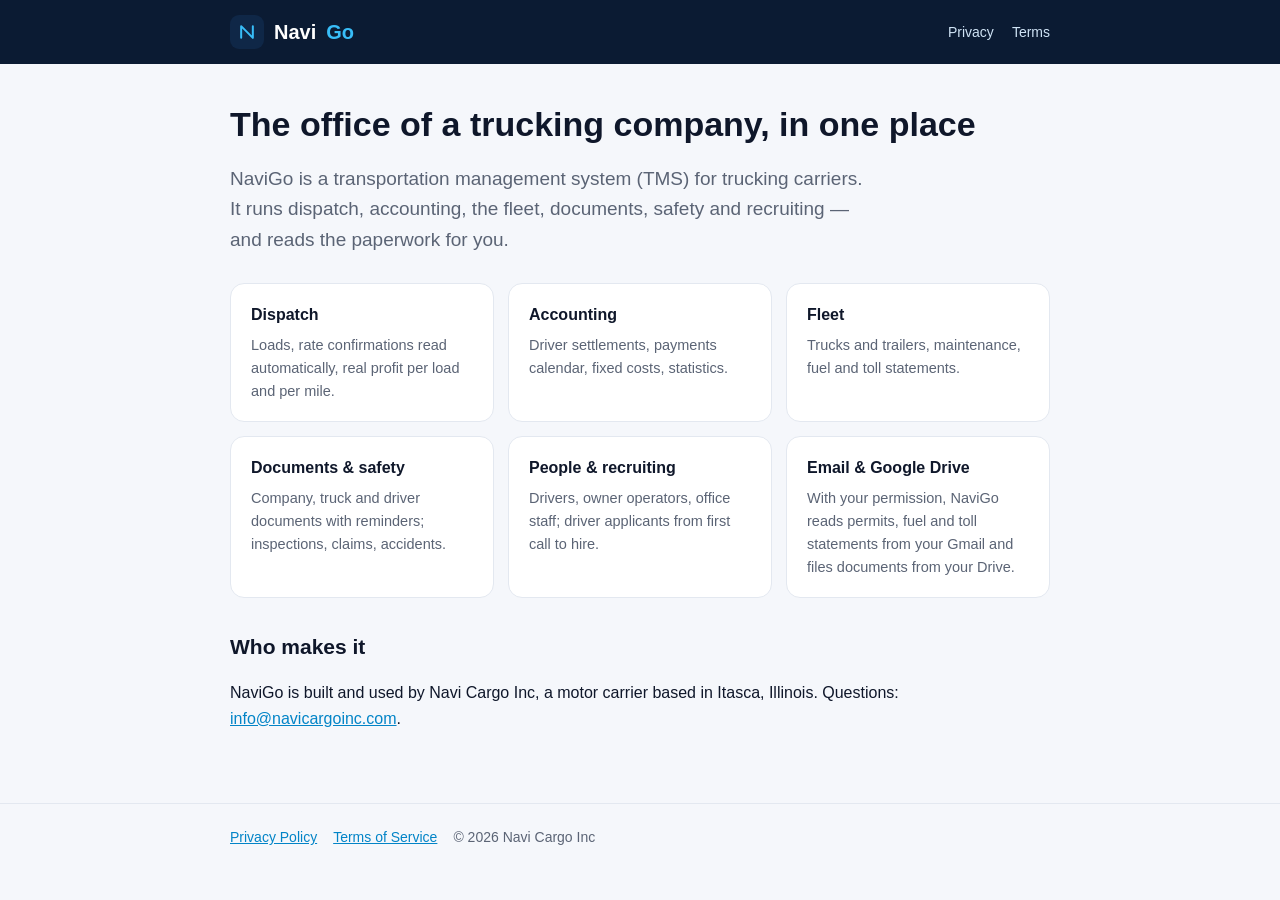
==== index.html @ f0b3c35f "NaviGo home page, Privacy Policy, Terms of Service Co-Authored-By: Claude Opus 5.5 <noreply@anthropi" ====
<!doctype html>
<html lang="en">
<head>
<meta charset="utf-8">
<meta name="viewport" content="width=device-width, initial-scale=1">
<title>NaviGo — TMS for trucking carriers</title>
<meta name="description" content="NaviGo is a transportation management system for trucking carriers: dispatch, accounting, fleet, documents, safety and recruiting in one place.">
<link rel="stylesheet" href="style.css">
</head>
<body>
<header><div class="wrap">
  <a class="brand" href="./"><span class="logo"><svg width="20" height="20" viewBox="0 0 24 24" fill="none" stroke="#38bdf8" stroke-width="2.4" stroke-linecap="round" stroke-linejoin="round"><path d="M5 19V5l14 14V5"/></svg></span>Navi<span>Go</span></a>
  <nav><a href="privacy.html">Privacy</a><a href="terms.html">Terms</a></nav>
</div></header>
<main><div class="wrap">
  <h1>The office of a trucking company, in one place</h1>
  <p class="lead">NaviGo is a transportation management system (TMS) for trucking carriers. It runs dispatch, accounting, the fleet, documents, safety and recruiting — and reads the paperwork for you.</p>
  <div class="grid">
    <div class="card"><h3>Dispatch</h3><p>Loads, rate confirmations read automatically, real profit per load and per mile.</p></div>
    <div class="card"><h3>Accounting</h3><p>Driver settlements, payments calendar, fixed costs, statistics.</p></div>
    <div class="card"><h3>Fleet</h3><p>Trucks and trailers, maintenance, fuel and toll statements.</p></div>
    <div class="card"><h3>Documents &amp; safety</h3><p>Company, truck and driver documents with reminders; inspections, claims, accidents.</p></div>
    <div class="card"><h3>People &amp; recruiting</h3><p>Drivers, owner operators, office staff; driver applicants from first call to hire.</p></div>
    <div class="card"><h3>Email &amp; Google Drive</h3><p>With your permission, NaviGo reads permits, fuel and toll statements from your Gmail and files documents from your Drive.</p></div>
  </div>
  <h2>Who makes it</h2>
  <p>NaviGo is built and used by Navi Cargo Inc, a motor carrier based in Itasca, Illinois. Questions: <a href="mailto:info@navicargoinc.com">info@navicargoinc.com</a>.</p>
</div></main>
<footer><div class="wrap"><a href="privacy.html">Privacy Policy</a><a href="terms.html">Terms of Service</a><span>© 2026 Navi Cargo Inc</span></div></footer>
</body>
</html>
---- style.css ----
:root {
  --bg: #f5f7fb; --card: #ffffff; --text: #0f172a; --muted: #5b6475; --line: #e3e8f0; --accent: #0284c7; --navy: #0b1b33;
}
@media (prefers-color-scheme: dark) {
  :root { --bg: #0b1220; --card: #111a2c; --text: #e6ebf3; --muted: #9aa6b8; --line: #22304a; --accent: #38bdf8; }
}
* { box-sizing: border-box; }
body { margin: 0; background: var(--bg); color: var(--text); font: 16px/1.6 -apple-system, BlinkMacSystemFont, "Segoe UI", Inter, Roboto, sans-serif; }
header { background: var(--navy); color: #fff; }
.wrap { max-width: 860px; margin: 0 auto; padding: 0 20px; }
header .wrap { display: flex; align-items: center; justify-content: space-between; height: 64px; gap: 16px; }
.brand { display: flex; align-items: center; gap: 10px; color: #fff; text-decoration: none; font-weight: 700; font-size: 20px; }
.brand span { color: #38bdf8; }
.logo { width: 34px; height: 34px; border-radius: 9px; background: #0f2747; display: grid; place-items: center; }
nav a { color: #cfe3f5; text-decoration: none; margin-left: 18px; font-size: 14px; }
nav a:hover { color: #fff; }
main { padding: 40px 0 56px; }
h1 { font-size: 34px; line-height: 1.2; margin: 0 0 12px; }
h2 { font-size: 21px; margin: 32px 0 8px; }
p, li { color: var(--text); }
.lead { font-size: 19px; color: var(--muted); max-width: 640px; }
.muted { color: var(--muted); }
.grid { display: grid; grid-template-columns: repeat(auto-fit, minmax(240px, 1fr)); gap: 14px; margin-top: 28px; }
.card { background: var(--card); border: 1px solid var(--line); border-radius: 14px; padding: 18px 20px; }
.card h3 { margin: 0 0 6px; font-size: 16px; }
.card p { margin: 0; color: var(--muted); font-size: 14.5px; }
.doc { background: var(--card); border: 1px solid var(--line); border-radius: 14px; padding: 28px 32px; }
a { color: var(--accent); }
footer { border-top: 1px solid var(--line); padding: 22px 0 32px; font-size: 14px; color: var(--muted); }
footer a { margin-right: 16px; }
@media (max-width: 600px) {
  h1 { font-size: 27px; }
  .doc { padding: 20px 18px; }
  nav a { margin-left: 12px; }
}
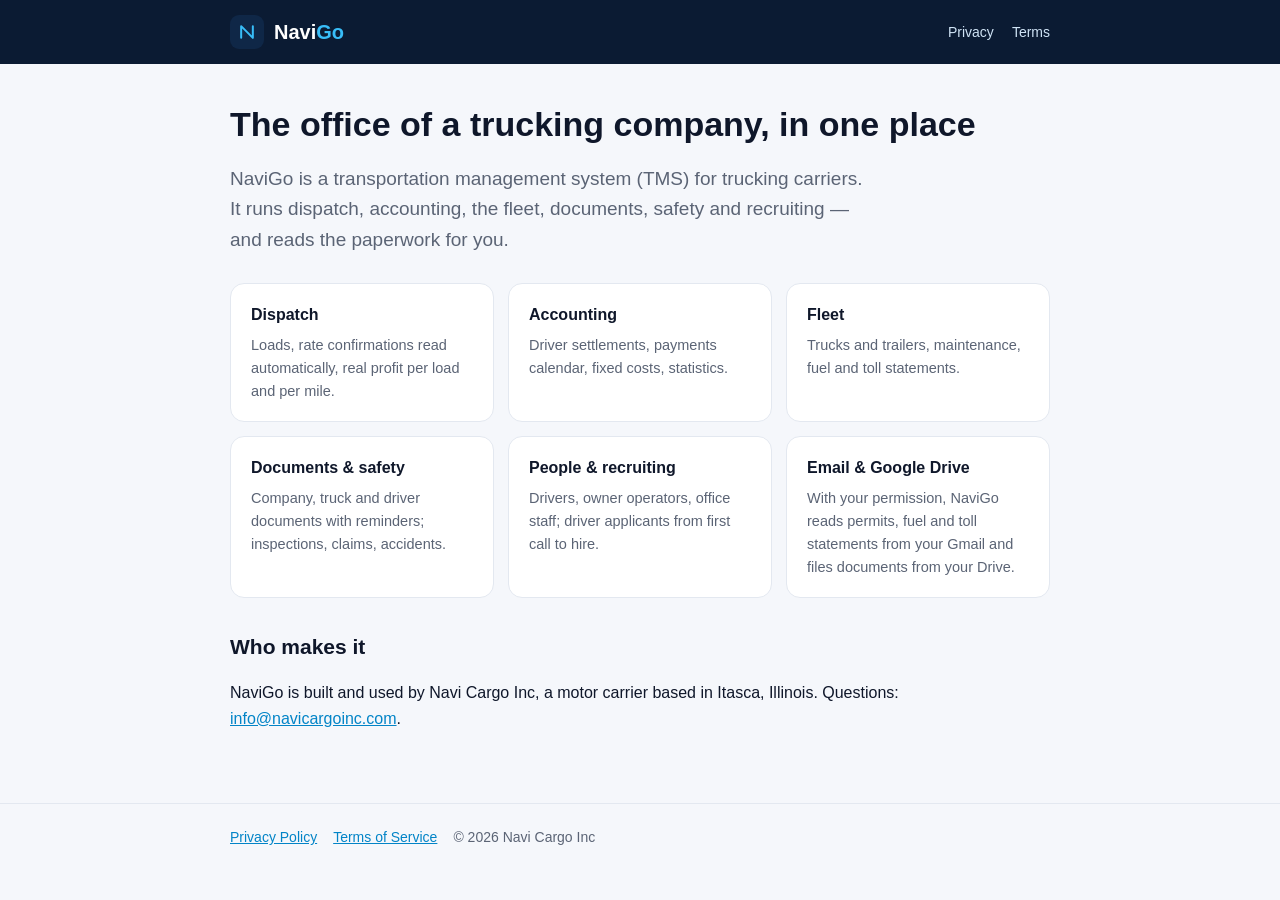
==== commit 76a3a258: "Logo: one word" ====
--- a/index.html
+++ b/index.html
@@ -9,7 +9,7 @@
 </head>
 <body>
 <header><div class="wrap">
-  <a class="brand" href="./"><span class="logo"><svg width="20" height="20" viewBox="0 0 24 24" fill="none" stroke="#38bdf8" stroke-width="2.4" stroke-linecap="round" stroke-linejoin="round"><path d="M5 19V5l14 14V5"/></svg></span>Navi<span>Go</span></a>
+  <a class="brand" href="./"><span class="logo"><svg width="20" height="20" viewBox="0 0 24 24" fill="none" stroke="#38bdf8" stroke-width="2.4" stroke-linecap="round" stroke-linejoin="round"><path d="M5 19V5l14 14V5"/></svg></span><b>Navi<span>Go</span></b></a>
   <nav><a href="privacy.html">Privacy</a><a href="terms.html">Terms</a></nav>
 </div></header>
 <main><div class="wrap">
